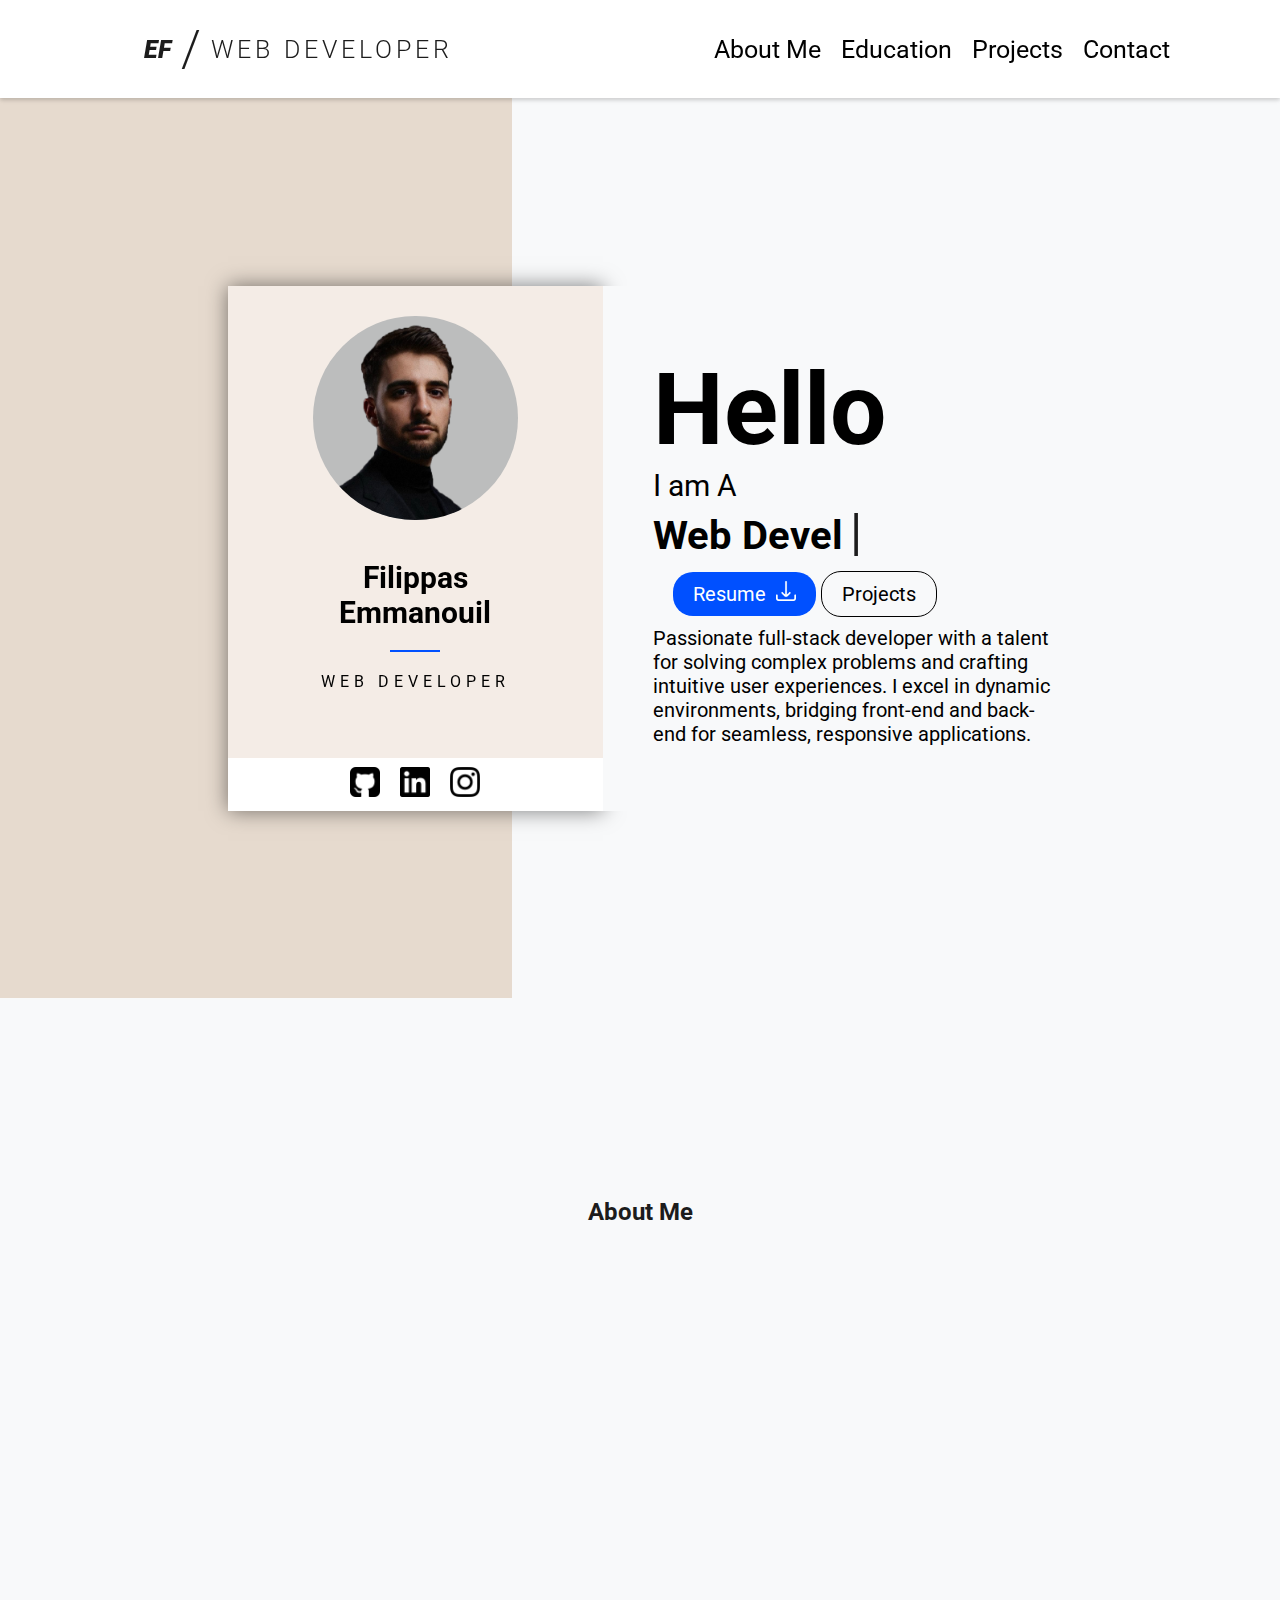
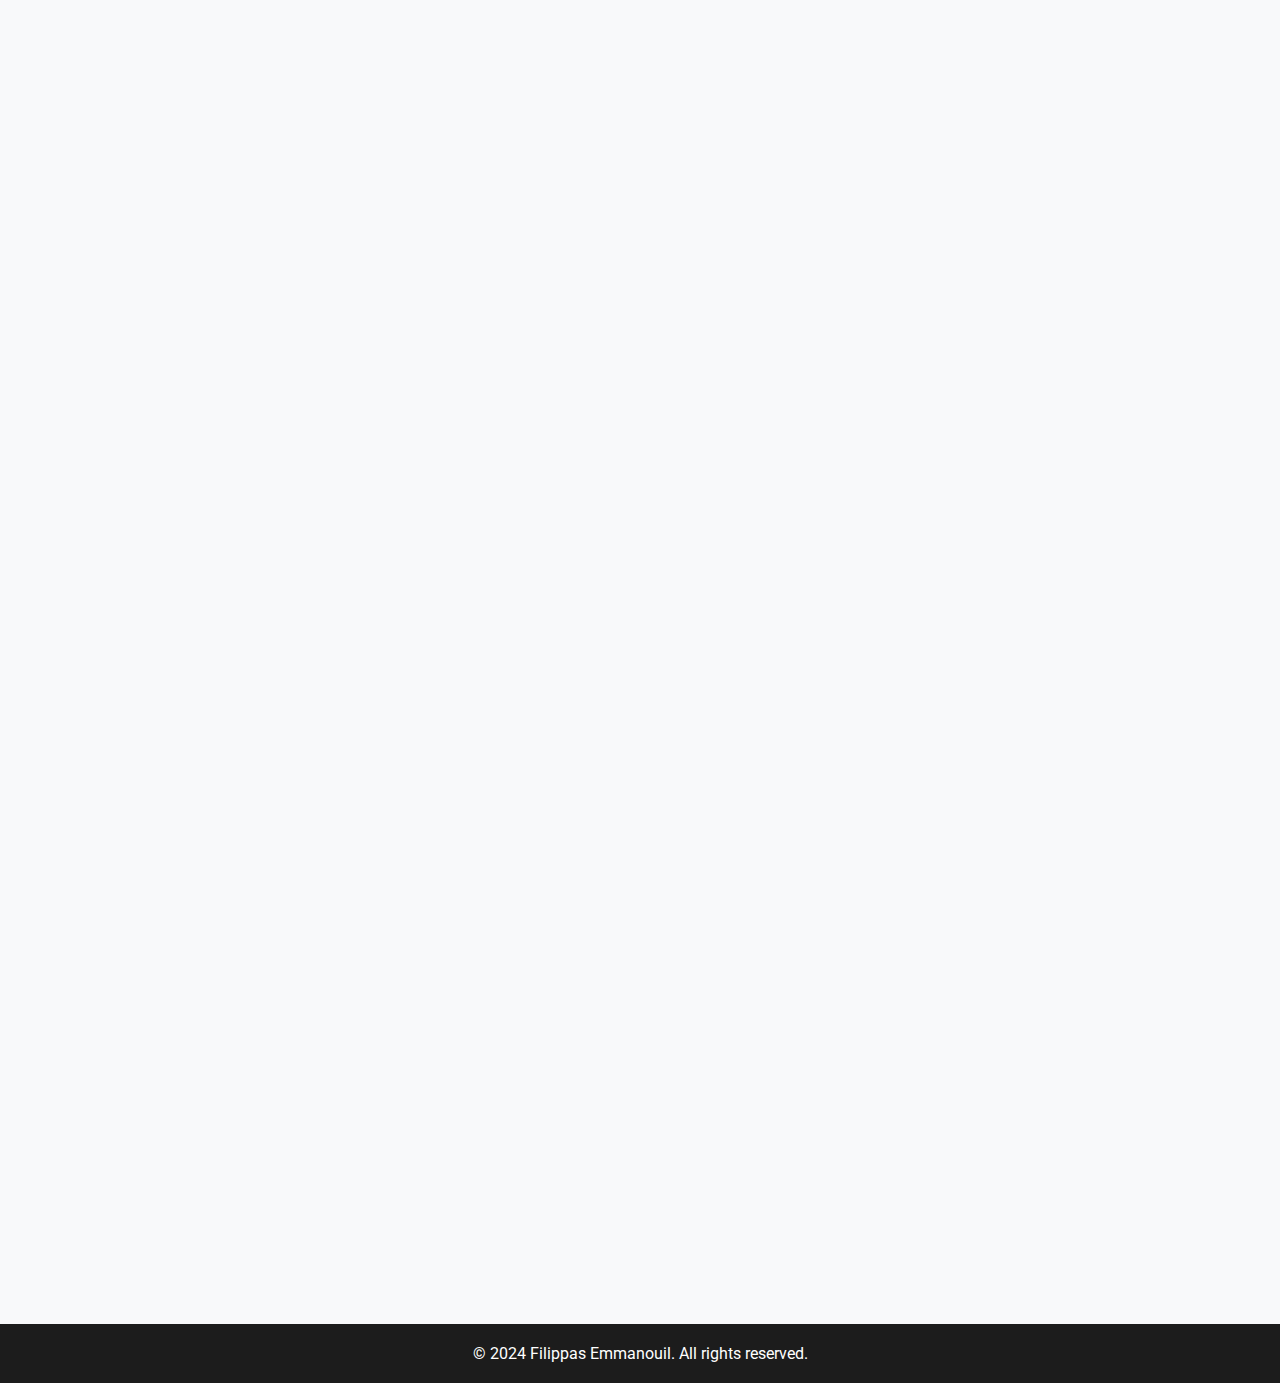
==== index.html @ 3c7b1cbb "live page" ====
<!DOCTYPE html>
<html lang="en">
<head>
    <meta charset="UTF-8">
    <meta name="viewport" content="width=device-width, initial-scale=1.0">
    <link rel="stylesheet" href="styles.css">
    <link rel="stylesheet" href="mediaqueries.css">
    <title>Portfolio</title>
    <link rel="preconnect" href="https://fonts.googleapis.com">
    <link rel="preconnect" href="https://fonts.gstatic.com" crossorigin>
    <link href="https://fonts.googleapis.com/css2?family=Roboto:ital,wght@0,100;0,300;0,400;0,500;0,700;0,900;1,100;1,300;1,400;1,500;1,700;1,900&display=swap" rel="stylesheet">
    <link rel="icon" href="Assets/favicon.png" type="image/x-icon">
    <link rel="shortcut icon" href="/Assets/favicon.png" type="image/x-icon">
    <script src="https://cdn.emailjs.com/dist/email.min.js"></script>

</head>
<body>
    <nav id="nav" class="desktop">
        <div class="desktopNav">
            <div class="logo">
                <a href="#top"><i>EF</i> <span id="slash">/</span> <SPAN id="subTitle">WEB DEVELOPER</SPAN></a>
                <div class="navLinks">
                    <ul>
                        <li><a href="#about">About Me</a></li>
                        <li><a href="#education">Education</a></li>
                        <li><a href="#projects">Projects</a></li>
                        <li><a href="#contact">Contact</a></li>
                    </ul>
                </div>
            </div>
        </div>
    </nav>

    <div class="off-screen-menu">
        <ul>
            <li><a href="#about">About Me</a></li>
            <li><a href="#education">Education</a></li>
            <li><a href="#projects">Projects</a></li>
            <li><a href="#contact">Contact</a></li>
        </ul>
    </div>
    <nav class="hamNav">
        <a href="#top" id="homeLong"><i>EF</i> <span id="slash">/</span> <SPAN id="subTitle">WEB DEVELOPER</SPAN></a>
        <a href="#top" id="homeShort"><i>Filippas</i></a>

        <div class="ham-menu">
            <span></span>
            <span></span>
            <span></span>
        </div>
    </nav>

    <div id="hero" class="hero">
        <div class="heroWrapper">
            <div class="heroCard hidden">
                <div class="heroIntro">
                    <img src="Assets/test.png" alt="">
                    <h3>Filippas <br>Emmanouil</h3>
                    <span id="line"></span>
                    <p>WEB DEVELOPER</p>
                    <div class="socials">
                        <a href="https://github.com/Filippas-Em" target="_blank"><img id="socialImg" src="Assets/github.256x244.png" alt=""></a>
                        <a href="https://www.linkedin.com/in/emmanouil-filippas-6ba607328/" target="_blank"><img id="socialImg" src="Assets/social-linkedin.256x256.png" alt=""></a>
                        <a href="https://www.instagram.com/manos_filippas/"target="_blank"><img id="socialImg" src="Assets/instagram-fill.256x256.png" alt=""></a>
                    </div>
                </div>
                <div class="heroMain">
                    <h1>Hello</h1>
                    <div class="herotypwritter">
                        <div class="typewriterContainer">
                            <div class="typewriter">
                                <span>I am A</span>
                                <br>
                                <span id="text"></span>
                                <span id="cursor">|</span>
                            </div>
                            <div class="heroBtn">
                                <a href="Assets/CV.pdf" download="Filippas-Em-CV">Resume <img src="Assets/download.png" alt=""></a>
                                <a href="#projects">Projects</a>
                            </div>
                            <p>Passionate full-stack developer with a talent for solving complex problems and crafting intuitive user experiences. I excel in dynamic environments, bridging front-end and back-end for seamless, responsive applications.</p>
                        </div>
                </div>
            </div>
        </div>
    </div>
    </div>

    <div id="about" class="about">
        <div class="aboutContainer">
            <h2>About Me</h2>
            <div class="aboutContent hiddenLeft">
                <div class="aboutImages">
                    <img id="background" src="Assets/background.JPEG" alt="">
                    <img id="profile" src="Assets/profilepic.JPEG" alt="">
                </div>
                <div class="aboutText">
                    <p id="abttxt">As someone driven by curiosity and determination, I thrive in fast-paced environments that encourage growth and innovation. I'm a quick learner, able to adapt to new challenges efficiently while consistently delivering quality results. Collaboration is one of my core strengths, as I believe that great outcomes are often the result of strong teamwork and open communication. I’m eager to contribute my problem-solving skills and proactive mindset to projects, ensuring that both individual and team goals are met with excellence.</p>
                </div>
            </div>
            
        </div>
    </div>

    <div id="education" class="education">
        
        <div class="educationWrapper hiddenLeft">
            <h3>Education</h3>
            <div class="educationText">
                <p>I am currently a third-year undergraduate student at the University of Piraeus, where I am pursuing a degree in Computer Science. Throughout my academic journey, I have demonstrated a strong commitment to expanding my knowledge and skills, both through my university coursework and by completing several online courses. These experiences have provided me with a solid foundation and a deep understanding of core web development technologies, including HTML, CSS, JavaScript, PHP, and SQL.Moreover, I have taken the initiative to familiarize myself with advanced tools and frameworks such as React, MongoDB, Express, GitHub, and APIs. My hands-on experience with these technologies has enabled me to develop a comprehensive toolkit, which I am eager to apply in real-world projects and professional settings. I am passionate about continuing to learn and grow in the field of computer science, and I am confident in my ability to contribute effectively to any development team.</p>
            </div>
            <div class="educationTldr">
                <div class="row">
                    <div class="eduBox uniBox"><h3>University</h3><p>Piraeus</p></div>
                    <div class="eduBox"><h3>Department</h3><p>Digital Systems</p></div>
                </div>
                <div class="row">
                    <div class="eduBox"><h3>Military Obligations</h3><p>Fullfilled</p></div>
                    <div class="eduBox"><h3>Employment</h3><p>Open</p></div>
                </div>
            </div>
        </div>
    </div>

    <div id="projects" class="projects">
        <div class="projectsWrapper">
            <div class="projectsBoxes">
                <div class="projBox hiddenLeft">
                    <h3>PixelPerfect <a href="https://github.com/Filippas-Em/PixelPerfect" target="_blank"><img id="socialImg" src="Assets/github.256x244.png" alt=""></a></h3>
                    <img src="Assets/pixelPerfectTemp.png" alt="">
                    <span id="dash"></span>
                    <div class="projectsDescription">
                        <div class="projDesc">
                            <h3>Project Description</h3>
                            <p>PixelPerfect is a sleek and animated landing page for a fictional agency specializing in web design and development, graphic design, and digital marketing. This project demonstrates my skills in creating visually appealing and functional web pages. The contact form is powered by Node.js and Nodemailer for seamless communication.</p></div>
                        <div class="projTech">
                            <h3>Technologies Used</h3>
                            <p>Html Css JavaScript nodeJs</p>
                        </div>
                    </div>
                    <a class="projectButton" href="https://pxlperfect.online" target="_blank">Check it out!</a>
                </div>
                <div class="projBox hiddenLeft">
                    <h3>WeatherApp <a href="https://github.com/Filippas-Em/WeatherApp" target="_blank"><img id="socialImg" src="Assets/github.256x244.png" alt=""></a></h3>
                    <img src="Assets/weatherAppTemp.png" alt="">
                    <span id="dash"></span>
                    <div class="projectsDescription">
                        <div class="projDesc">
                            <h3>Project Description</h3>
                            <p>WeatherApp is a user-friendly weather application that provides current weather conditions as well as forecasts for the next two days for any city worldwide. Utilizing the OpenWeather API, this project highlights my ability to integrate third-party APIs and create dynamic, data-driven applications.</p></div>
                        <div class="projTech">
                            <h3>Technologies Used</h3>
                            <p>Html Css JavaScript</p>
                        </div>
                    </div>
                    <a class="projectButton" href="https://efweather.online" target="_blank">Check it out!</a>
                </div>
                <div class="projBox hiddenLeft">
                    <h3>GuestNest <a href="https://github.com/Filippas-Em/GuestNest" target="_blank"><img id="socialImg" src="Assets/github.256x244.png" alt=""></a></h3>
                    <img src="Assets/guestNestMockup.png" alt="">
                    <span id="dash"></span>
                    <div class="projectsDescription">
                        <div class="projDesc">
                            <h3>Project Description</h3>
                            <p>GuestNest is a full-featured web application inspired by Airbnb. Users can create accounts, log in, list properties, and book accommodations. The project showcases my proficiency in front-end and back-end validation, backend data handling, and database management.</p></div>
                        <div class="projTech">
                            <h3>Technologies Used</h3>
                            <p>Html Css JavaScript PHP MySQL</p>
                        </div>
                    </div>
                    <a class="projectButton" href="http://filippas.works/index.php" target="_blank">Check it out!</a>
                </div>
            </div>
        </div>
    </div>

    <div class="contact" id="contact">
        <div class="contactWrapper">
            
            <div class="contactContainer hidden">
                <form id="contactForm" action="send_mail.php" method="POST">
                    <h2>Send a Message</h2>
                    <div class="contactForm">
                        <div class="formGroup">
                            <label for="name">Name</label>
                            <input type="text" id="name" name="name" required>
                        </div>
                        <div class="formGroup">
                            <label for="email">Email</label>
                            <input type="email" id="email" name="email" required>
                        </div>
                        <div class="formGroup">
                            <label for="message">Message</label>
                            <textarea name="message" id="message" cols="30" rows="10" required></textarea>
                        </div>
                        <button type="submit">Send</button>
                    </div>
                </form>
                <span id="coll"></span>
                
                <div class="contactAddress">
                    <h2>Get in Touch</h2>
                    <div class="infoLinks">
                        <p>
                            <a href="https://www.google.com/maps?q=Laskaridou+54,+Kallithea+176+76,+Athens" target="_blank">
                                <img src="Assets/location.png" alt="addressIcon">
                                Laskaridou 54, Kallithea 176 76, Athens
                            </a>
                        </p>
                        <p>
                            <a href="tel:+306943694628">
                                <img src="Assets/smartphone-call.png" alt="phoneIcon">
                                (+30) 694 369 4628
                            </a>
                        </p>
                        <p>
                            <a href="mailto:emmanouil.filippas@gmail.com">
                                <img src="Assets/mail.png" alt="emailIcon">
                                emmanouil.filippas@gmail.com
                            </a>
                        </p> 
                    </div>
                    
                </div>

            </div>
        </div>
    </div>
    <footer>
        <div class="footerWrapper">
            <div class="footerContent">
                <p>© 2024 Filippas Emmanouil. All rights reserved.</p>
                
    </footer>
    

    <script src="script.js"></script>
</body>
</html>
---- styles.css ----
* {
    margin: 0;
    padding: 0;
}

html {
    scroll-behavior: smooth;
    overflow-x: hidden
}

body{
    font-family: "Roboto", sans-serif;
    background-color:  #f8f9fa;
    
}


#slash{
    font-size: 50px;
    margin: 0 10px;
    font-weight: 300;
}

#subTitle{
    font-weight: 300;
    letter-spacing: 4px;
}

.desktopNav{
    display: flex;
    padding: 20px;
    
    box-shadow: 0px 2px 4px rgba(0, 0, 0, 0.1);
}

.logo{
    margin-left: 10%;
    display: flex;
    width: 100%;
}


.logo a {
    color: #1C1C1C;
    font-size: 25px;
    font-weight: 900;
    display: flex;
    align-items: center;
}



a {
    text-decoration: none;
}

.navLinks{
    display: flex;
    align-items: center;
    margin-left: auto;
}

.navLinks ul {
    display: flex;
    list-style-type: none;
    margin-right: 70px;
}

.navLinks a {
    position: relative;
    text-decoration: none; 
    color: black; 
    margin-right: 20px;
    font-size: 25px;
    font-weight: 400;
}

.navLinks a::after {
    content: ''; 
    position: absolute;
    left: 0;
    bottom: 0;
    width: 0; 
    height: 2px; 
    background-color: black; 
    transition: width 0.3s ease-out; 
    
}

.navLinks a:hover::after {
    width: 100%; 
    
}


#logo {
    width: 50px;
}

.heroWrapper{
    display: flex;
    justify-content: center;
    align-items: center;
    background: linear-gradient(90deg, #e6dace 40%, #f8f9fa 40%);
    min-height: 500px;
    min-height: 100vh;
}

.heroCard{
    display: flex;
    width: 100%;
    align-items: center;
    justify-content: center;
    flex-wrap: wrap;
}

.heroIntro{
    order: 1;
    display: flex;
    flex-direction: column;
    justify-content: center;
    align-items: center;
    background-color:#f4ece6 ;
    min-width: 300px;
    width: 375px;
    height: 525px;
    box-shadow: 0 0 20px rgba(0, 0, 0, 0.5);
}

.heroIntro img{
    width: 205px;
    background-color: #bcbdbd;
    border-radius: 200px;
    margin-bottom: 40px;
    margin-top: 30px;
}
.heroIntro h3{
    font-size: 30px;
    text-align: center;
}

.heroIntro p {
    letter-spacing: 5px;
}
.heroMain{
    order: 2;
    display: flex;
    flex-direction: column;
    justify-content: center;
    min-width: 360px;
    padding-left: 50px;
    z-index: 100;
    height: 525px;
    background-color: #f8f9fa;
}

.heroMain h1 {
    font-size: 100px;
}
#socialImg{
    all: unset;
    width: 30px;
    margin: 0 10px;
    
}

.heroBtn{
    margin: 20px;
}

.heroBtn img {
    width: 20px;
    margin-left: 5px ;
}

.heroBtn a {
    color: #000;
    padding: 10px 20px;
    border-radius: 20px;
    border: solid black 1px;
    transition: all 0.4s ease;
    
}

.heroBtn a:nth-child(1) {
    color: #fff;
    background-color: #0050ff;
    border: none;
    
}
.heroBtn a:nth-child(1):hover {
    background-color: #246aff;
}
.heroBtn a:nth-child(2):hover{
    background-color:#ced4da ;
}

.socials a {
    transition: all 0.4s ease;
}
.socials a:hover{
    scale: 1.3;
}
.socials{
    margin-top: auto;
    background-color: #ffffff;
    width: 100%;
    height: 53px;
    display: flex;
    justify-content: center;
    align-items: center;
}

#line {
    background-color: #0050ff;
    width: 50px;
    height: 2px;
    margin:  20px 0px;
}

.typewriter{
    font-size: 30px;
    
}

.typewriterContainer p {
    
    max-width: 400px;
    min-width: 300px;
}
#text{
    font-size: 40px;
    font-weight: 700;
}

.herotypwritter{
    font-size: 20px;
}

#cursor {
    display: inline-block;
    width: 10px;
    color: #1C1C1C;
    font-size: 50px;
    animation: blink 1s step-end infinite;
}

@keyframes blink {
    from, to {
        visibility: visible;
    }
    50% {
        visibility: hidden;
    }
}
.aboutImages img{
    width: 300px;
    border-radius: 20px;
}

.aboutImages{
    position: relative;
    float: left;
    width: 350px;
}

#background{
    position: absolute;
}

#profile{
    position: absolute;   
    top: 40px;
    left: 40px;
}

.about{
    margin-bottom: 200px;
}

.aboutContainer{
    padding-top: 200px;
    display: flex;
    flex-direction: column;
    justify-content: center;
    align-items: center;
    color: #1C1C1C;
}

.aboutContent{
    display: flex;
    flex-wrap: wrap;
    justify-content: center;
    margin-top: 50px;
}

.aboutText{
    width: 40%;
    margin-left: 40px;
}

#abttxt {
    font-size: 25px;
}

.education {
    padding-top: 100px;
    display: flex;
    justify-content: center;
    align-items: center;
}
.educationWrapper {
    display: flex;
    justify-content: center;
    align-items: center;
    flex-direction: column;
    width: 50%;
    font-size: 25px;
    color:#1C1C1C;
}



.row {
    display: flex;
    flex-wrap: wrap;
}

.eduBox {
    margin: 20px;
}

.uniBox{
    margin-right: 120px;
}
.educationText{
    margin-top: 20px;
}

.projects{
    margin: 200px 0;
}

.projectsBoxes{
    display: flex;
    justify-content: center;
    align-items: center;
    flex-wrap: wrap;
}

.projBox img{
    min-width: 300px;
    max-width: 300px;
}

.projBox {
    display: flex;
    flex-direction: column;
    justify-content: center;
    align-items: center;
    margin: 30px;
    padding: 20px;
    background-color: white;
    border-radius: 5px;
    box-shadow: 0 0 20px rgba(0, 0, 0, 0.5);
    min-height: 700px;
}

.projBox h3 {
    display: flex;
    justify-content: center;
    align-items: center;
}

.projBox h3 a {
    transition: all ease 0.4s;
}

.projBox h3 a:hover {
    scale: 1.2;
}

#dash{
    width: 70%;
    height: 2px;
    background-color: #000;
}

.projDesc{
    margin: 20px 0;
    width: 300px;
}
.projTech{
    margin: 20px 0;
    margin-bottom: 50px;
    text-align: center;
}


.projectButton {
    position: relative;
    display: inline-block;
    padding: 10px 20px;
    color: #000; 
    background-color: transparent; 
    border: 2px solid #000; 
    overflow: hidden;
    text-decoration: none;
    transition: color 0.4s ease-out;
    z-index: 0; 
    
}

.projectButton::before {
    content: '';
    position: absolute;
    top: 0;
    left: 0;
    width: 100%;
    height: 100%;
    background-color: #000; 
    z-index: -1; 
    transform: scaleX(0);
    transform-origin: left;
    transition: transform 0.4s ease-out;
}

.projectButton:hover {
    color: #fff; 
}

.projectButton:hover::before {
    transform: scaleX(1); 
}


html {
    scroll-behavior: smooth;
}


.off-screen-menu{
    background-color: #f8f9fa;
    height: 100vh;
    width: 450px;
    position: fixed;
    top: 0;
    right: -450px;
    display: flex;
    flex-direction: column;
    justify-content: center;
    align-items: center;
    text-align: center;
    font-size: 3rem;
    transition: .3s ease;
    z-index: 1000;
    
}

.off-screen-menu a {
    text-decoration: none;
    color: black;
}

.off-screen-menu ul {
    list-style-type: none;
}

.off-screen-menu ul li{
    margin-bottom: 30px;
}

.off-screen-menu.active{
    right: 0;
}

.hamNav{
    padding: 1rem;
    display: flex;
    
}

.ham-menu{
    height: 50px;
    width: 50px;
    margin-left: auto;
    position: relative;
    z-index: 1001;
}

.ham-menu span {
    height: 5px;
    width: 100%;
    background-color: black;
    border-radius: 25px;
    position: absolute;
    top: 50%;   
    left: 50%;
    transform: translate(-50%, -50%);
    transition: .3s ease;
}

.ham-menu span:nth-child(1){
    top: 25%;
}
.ham-menu span:nth-child(3){
    top: 75%;
}

.ham-menu.active span:nth-child(1){
    top: 50%;
    transform: translate(-50%, -50%) rotate(45deg);
}

.ham-menu.active span:nth-child(2){
    opacity: 0;
}

.ham-menu.active span:nth-child(3){
    top: 50%;
    transform: translate(-50%, -50%) rotate(-45deg);
}

.hamNav a {
    z-index: 1001;
    color: #1C1C1C;
    font-size: 25px;
    font-weight: 900;
    display: flex;
    align-items: center;
}

.desktop, .hamNav {
    transform: translateY(0);
    transition: transform 0.3s ease-in-out;
    position: sticky;
    top: 0;
    z-index: 1000;
    background-color: white; 
    box-shadow: 0 2px 5px rgba(0, 0, 0, 0.1); 
}

.desktop, .hamNav.visible {
    transform: translateY(0); 
}

.desktop:not(.visible), .hamNav:not(.visible) {
    transform: translateY(-100%); 
}

.contact{
    width: 100%;
}
.contactWrapper{
    display: flex;
    justify-content: center;
    align-items: center;
    flex-direction: column;
    margin-bottom: 100px;
}
.contactContainer{
    display: flex;
    justify-content: center;
    align-items: center;
    flex-wrap: wrap;
    padding: 20px;
    background-color: white;
    box-shadow: 0 4px 8px rgba(0, 0, 0, 0.1);
    border-radius: 10px;
    margin: 20px;
}

form {
    display: flex;
    flex-direction: column;
    align-items: center;
}

.formGroup{
    margin: 35px 0;
    position: relative;
}

.formGroup input{
    width: 100%;
    height: 30px;
    border: none;
    border-bottom: solid 1px black;
    font-size: 25px;
}

.formGroup textarea{
    width: 100%;
    height: 100px;
    font-size: 23px;
}

.formGroup input:focus{
    outline: none;
}
.contactForm label {
    position: absolute;
    top: 2px;
    font-size: 23px;
    transition: all 0.3s ease;
}

form button {
    background-color: #0050ff;
    color: white;
    border: none;
    font-size: 20px;
    padding: 10px 35px;
    border-radius: 5px;
    transition: all 0.2s ease;
}
form button:hover {
    background-color: #246aff;
    cursor: pointer;

}

.contactAddress{
    display: flex;
    justify-content: center;
    align-items: center;
    flex-direction: column;
    height: 380px;
}

.contactAddress h2{
    margin-bottom: auto;
}

.infoLinks{
    margin-bottom: 120px;   
}

#coll{
    background-color: #949494;
    width: 2px;
    height: 300px;
    margin: 25px;
    border-radius: 20px;
}

.infoLinks p a {
    color: black;
    font-size: 18px;
    display: flex;
    align-items: center;
    margin: 20px 0;
    text-decoration: underline;
}

.infoLinks p a img {
    margin-right: 10px;
    width: 30px;
}
.footerContent{
    display: flex;
    justify-content: center;
    align-items: center;
    flex-direction: column;
    background-color: #1C1C1C;
    color: white;
    padding: 20px;
}

.hidden {
    opacity: 0;
    filter: blur(10px);
    transition: all 1.5s ease;
}

.hiddenLeft {
    opacity: 0;
    filter: blur(10px);
    transform: translateX(-100%);
    transition: all 1.5s ease;
}


.show {
    opacity: 1;
    filter: blur(0px);
    transform: translate(0);
}       

.projBox:nth-child(1){
    transition-delay: 200ms;
}
.projBox:nth-child(2){
    transition-delay: 400ms;
}
.projBox:nth-child(3){
    transition-delay: 600ms;
}
---- mediaqueries.css ----
@media screen and (max-width: 1100px) {
    .desktopNav {
        display: none;
    }
    
}

@media screen and (min-width: 1101px) {
    .hamNav {
        display: none;
    }
    
}

@media screen and (max-width: 824px) {
    .heroWrapper{
        background: none;

    }
    .heroIntro{
        margin: 40px;
    }
    .heroMain{
        padding: 0;
        margin: 10px;
    }
    .aboutContent{
        margin-top: 0px;
    }
    .aboutContainer{
        padding-top: 100px;
    }
    .education{
        padding-top: 0 ;
    }

    

    .heroIntro {
        order: 2;
    }

    .heroMain {
        order: 1;
    }
}

@media screen and (max-width: 400px) {
    .typewriter{
        height: 146px;
    }
}

@media screen and (min-width:431px){
    #homeShort{
        display: none;
    }
}

@media screen and (max-width: 430px) {
    #homeLong{
        display: none;
    }
    #homeShort{
        margin-left: 20px;
        font-size: 35px;
    }
    .off-screen-menu{
        width: 100vw;
    }

}


@media screen and (max-width: 1000px) {
    .aboutImages{
        display: none;
    }
    .aboutText{
        width: 100%;
        margin: 40px;
    }
    .educationWrapper{
        width: 100%;
        margin: 40px;
    }
}

@media screen and (max-width: 350px) {
    .heroMain{
        min-width: unset;
    }
    .heroBtn{
        margin: 20px 0px ;
    }
}

@media screen and (max-width: 883px) {
    .infoLinks{
        margin-bottom: 0px;   
    }

    .contactAddress h2 {
        margin: 50px 0 0 0;
    }
    #coll{
        display: none;
    }
    .contactContainer{
        flex-direction: column;
    }
}
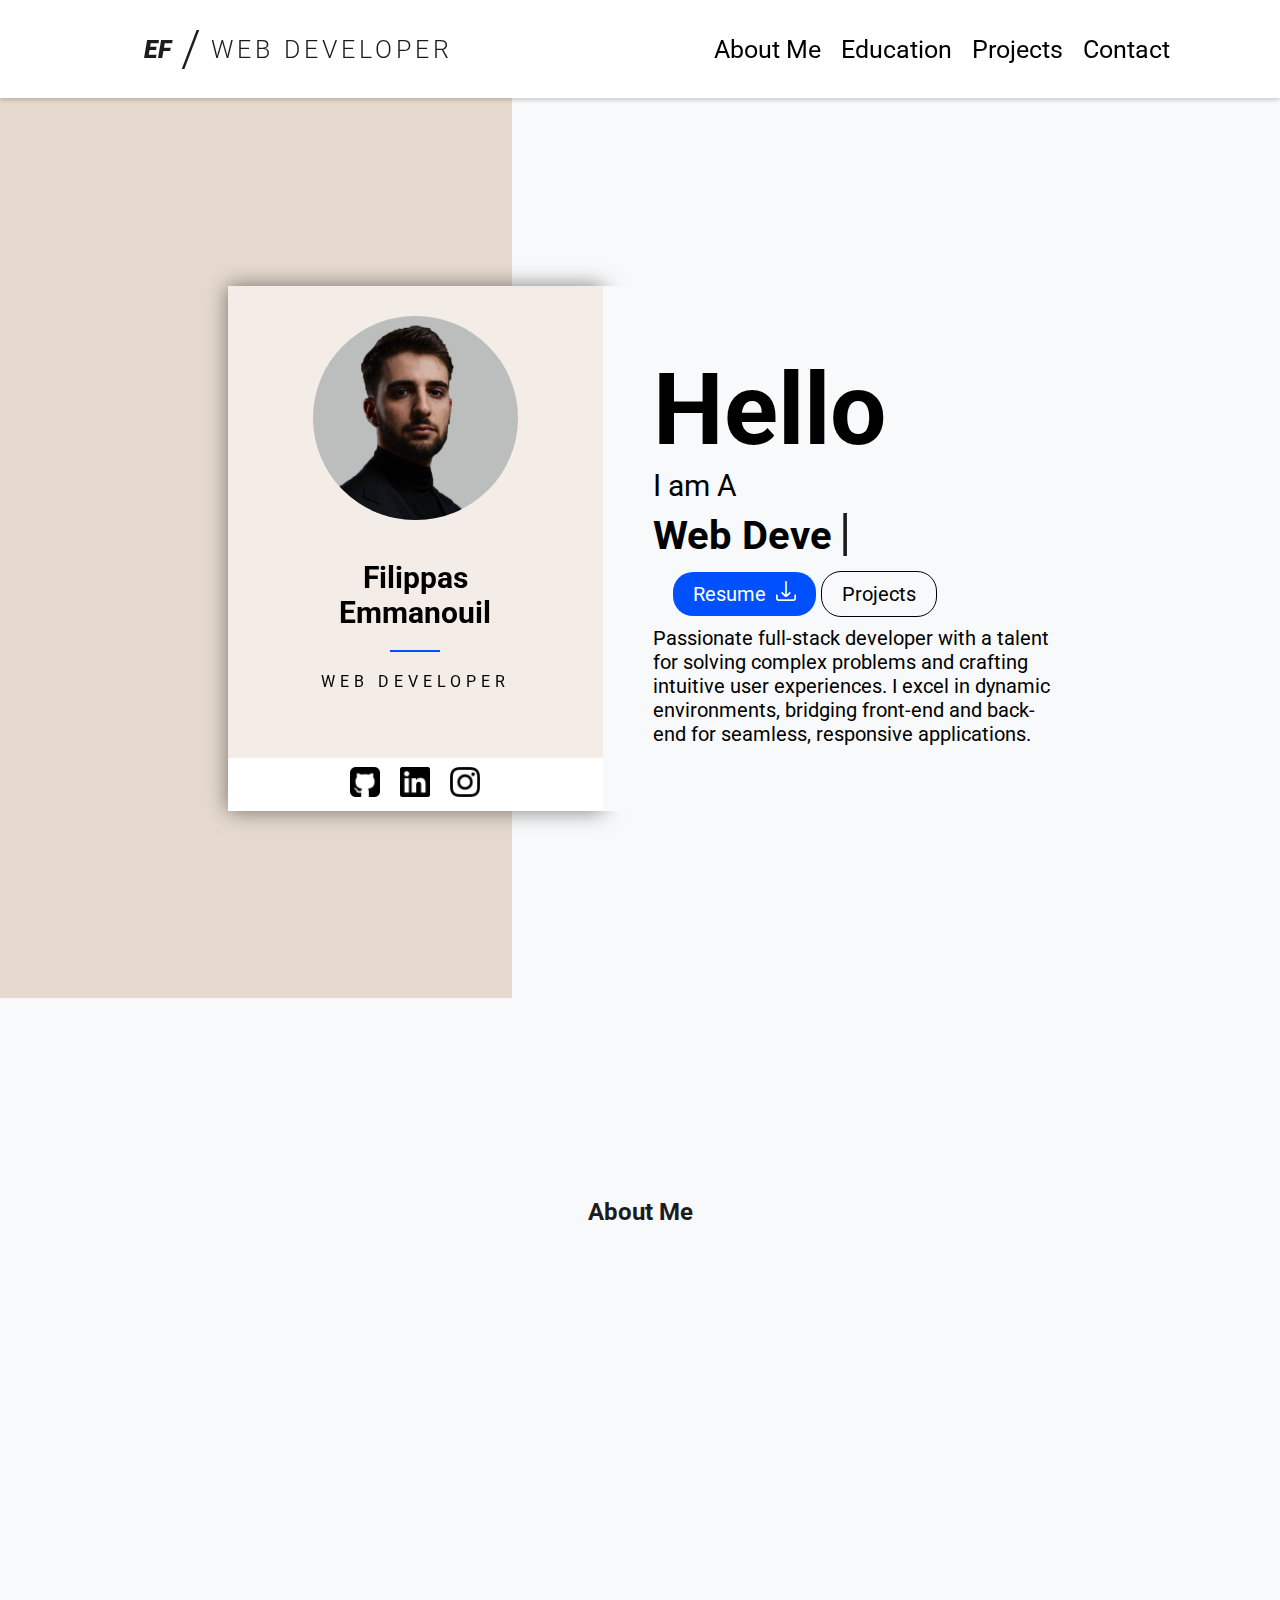
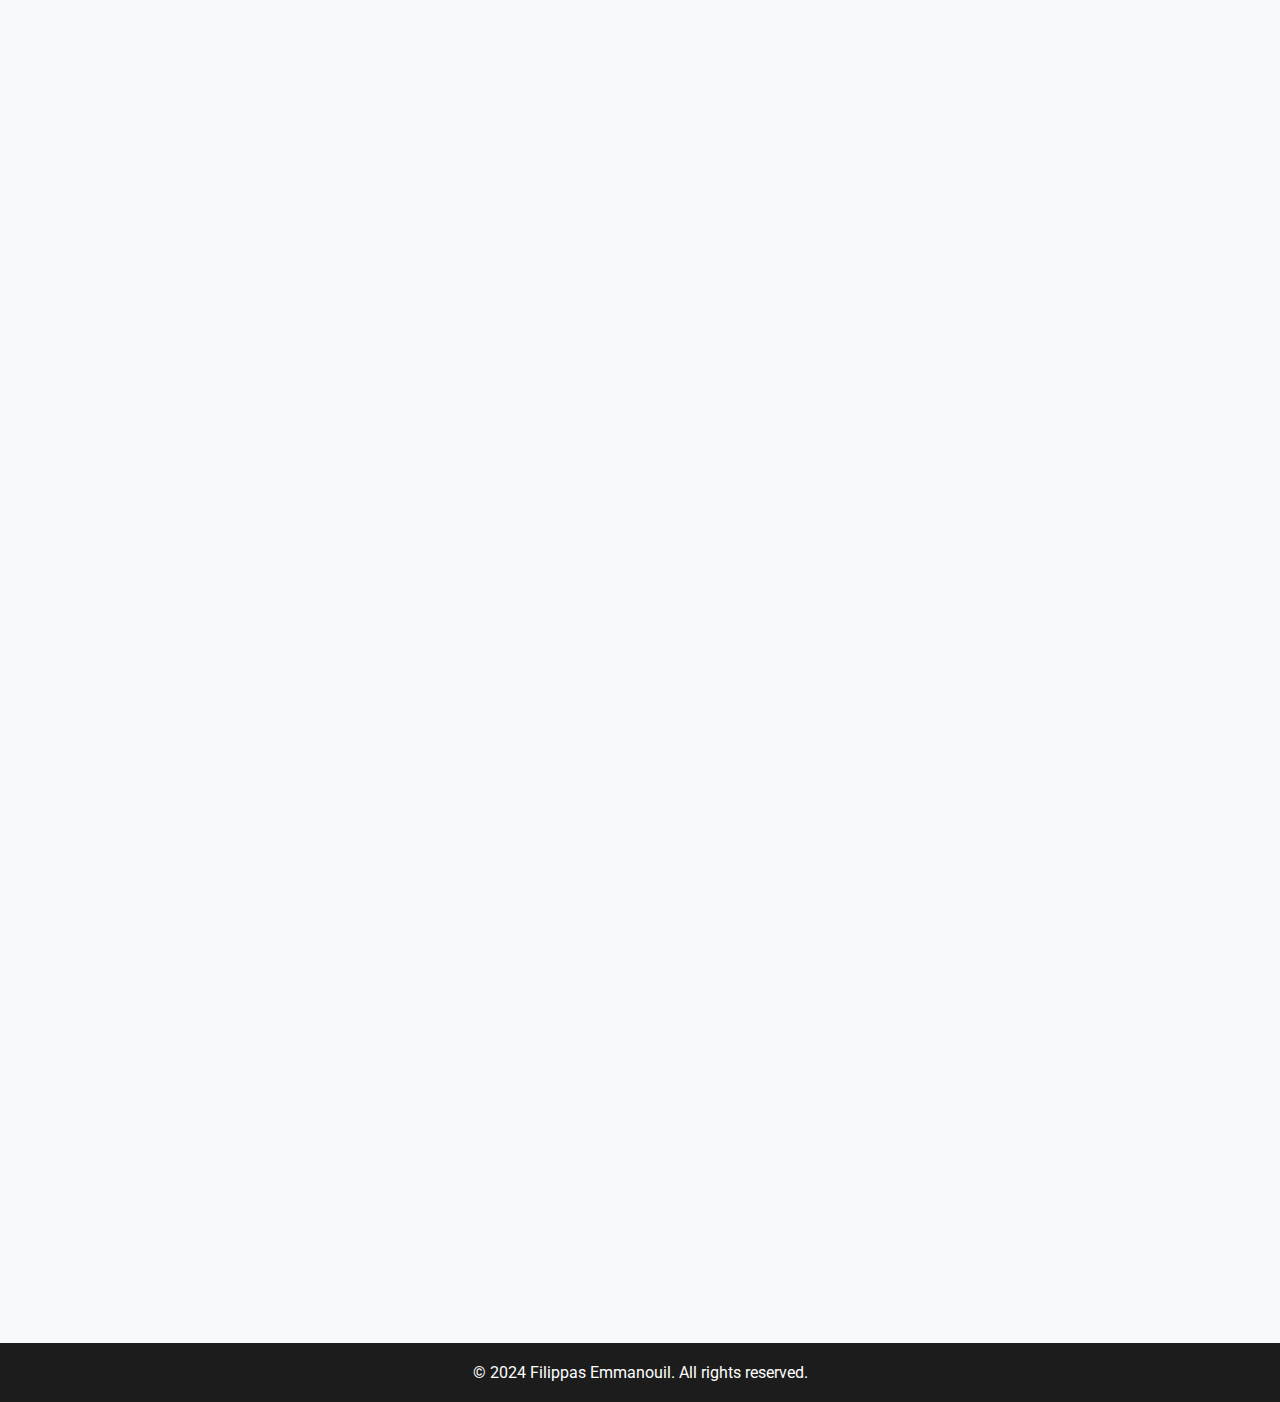
==== commit d8c0b627: "added email functionality with php" ====
--- a/index.html
+++ b/index.html
@@ -193,7 +193,8 @@
                             <label for="message">Message</label>
                             <textarea name="message" id="message" cols="30" rows="10" required></textarea>
                         </div>
-                        <button type="submit">Send</button>
+                        <div id="responseMessage"></div>
+                    <button type="submit">Send</button>
                     </div>
                 </form>
                 <span id="coll"></span>
@@ -231,9 +232,12 @@
             <div class="footerContent">
                 <p>© 2024 Filippas Emmanouil. All rights reserved.</p>
                 
+            </div>
+        </div>
     </footer>
     
 
     <script src="script.js"></script>
+    <script src="emailFunc.js"></script>
 </body>
 </html> 
--- a/styles.css
+++ b/styles.css
@@ -613,6 +613,7 @@
     padding: 10px 35px;
     border-radius: 5px;
     transition: all 0.2s ease;
+    margin-top: 35px;
 }
 form button:hover {
     background-color: #246aff;
@@ -695,4 +696,11 @@
 }
 .projBox:nth-child(3){
     transition-delay: 600ms;
+}
+#responseMessage{
+    height: 20px;
+}
+
+.formGroup:nth-child(3){
+    margin-bottom: 0;
 }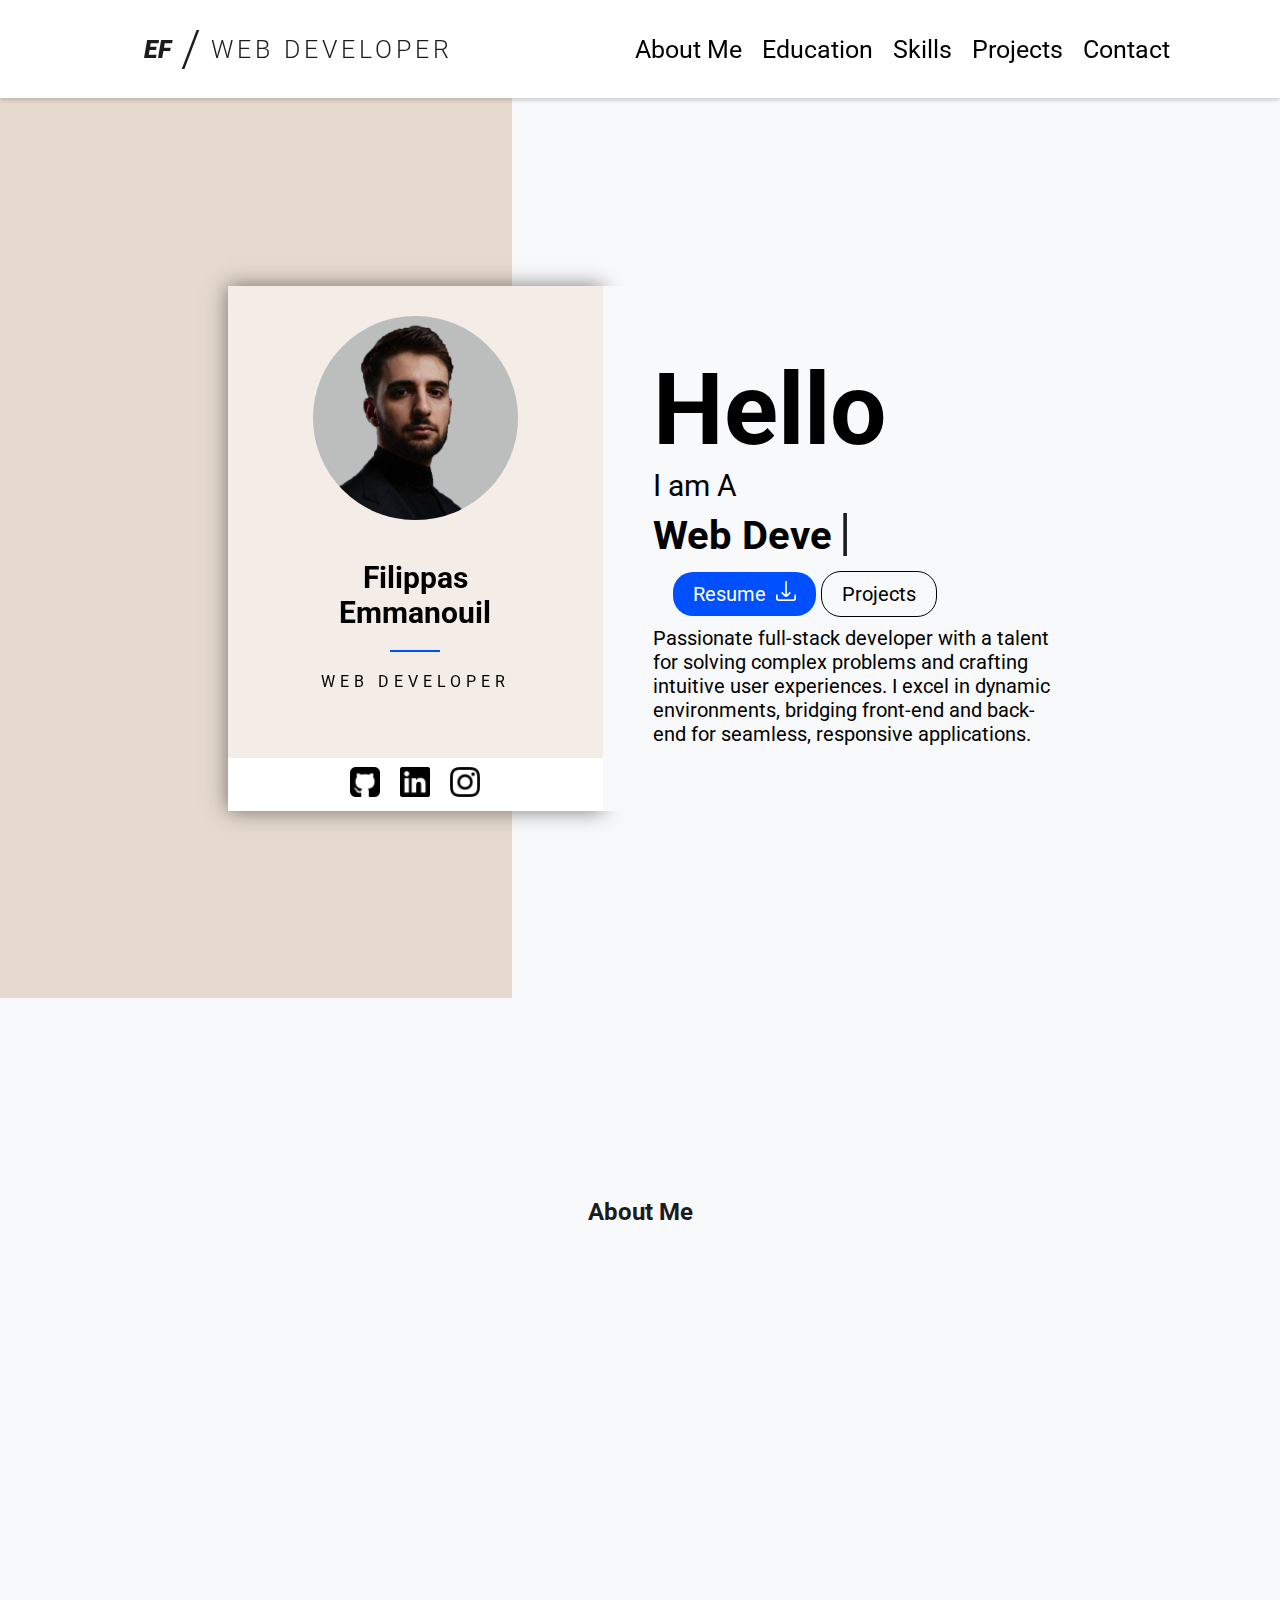
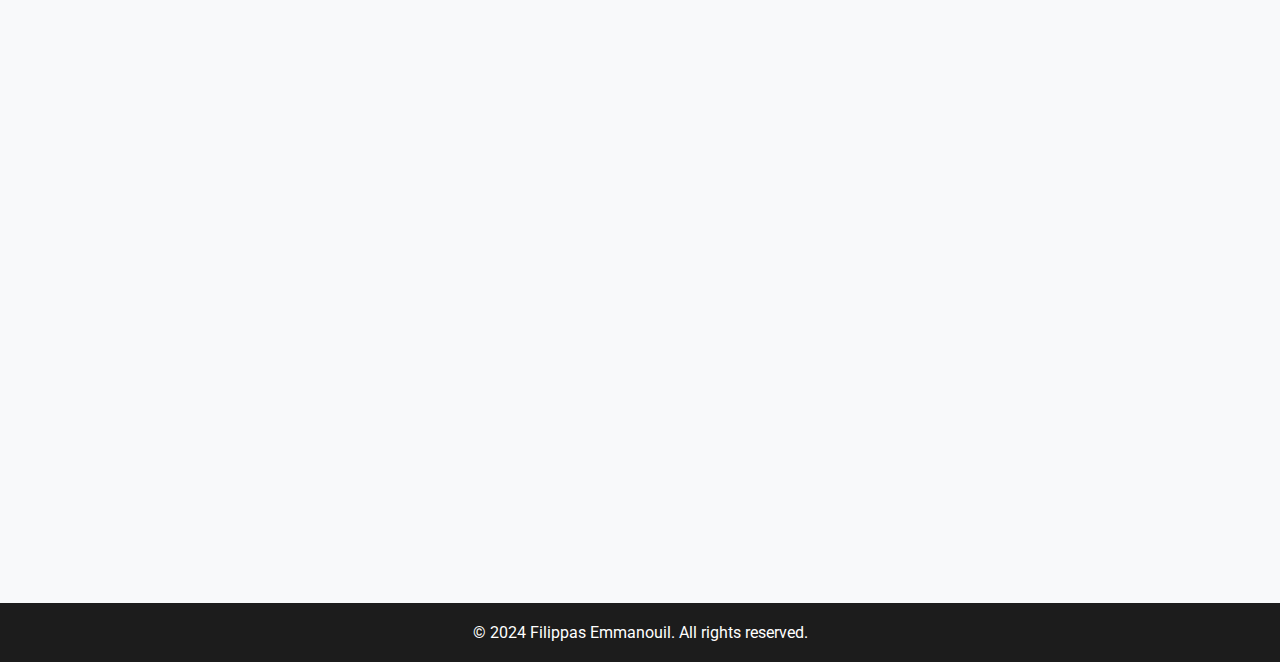
==== commit 8f6564cf: "Skills section added" ====
--- a/index.html
+++ b/index.html
@@ -23,6 +23,7 @@
                     <ul>
                         <li><a href="#about">About Me</a></li>
                         <li><a href="#education">Education</a></li>
+                        <li><a href="#skills">Skills</a></li>
                         <li><a href="#projects">Projects</a></li>
                         <li><a href="#contact">Contact</a></li>
                     </ul>
@@ -107,7 +108,7 @@
         <div class="educationWrapper hiddenLeft">
             <h3>Education</h3>
             <div class="educationText">
-                <p>I am currently a third-year undergraduate student at the University of Piraeus, where I am pursuing a degree in Computer Science. Throughout my academic journey, I have demonstrated a strong commitment to expanding my knowledge and skills, both through my university coursework and by completing several online courses. These experiences have provided me with a solid foundation and a deep understanding of core web development technologies, including HTML, CSS, JavaScript, PHP, and SQL.Moreover, I have taken the initiative to familiarize myself with advanced tools and frameworks such as React, MongoDB, Express, GitHub, and APIs. My hands-on experience with these technologies has enabled me to develop a comprehensive toolkit, which I am eager to apply in real-world projects and professional settings. I am passionate about continuing to learn and grow in the field of computer science, and I am confident in my ability to contribute effectively to any development team.</p>
+                <p>I am currently a fourth-year undergraduate student at the University of Piraeus, where I am pursuing a degree in Computer Science. Throughout my academic journey, I have demonstrated a strong commitment to expanding my knowledge and skills, both through my university coursework and by completing several online courses. These experiences have provided me with a solid foundation and a deep understanding of core web development technologies, including HTML, CSS, JavaScript, PHP, and SQL.Moreover, I have taken the initiative to familiarize myself with advanced tools and frameworks such as React, MongoDB, Express, GitHub, and APIs. My hands-on experience with these technologies has enabled me to develop a comprehensive toolkit, which I am eager to apply in real-world projects and professional settings. I am passionate about continuing to learn and grow in the field of computer science, and I am confident in my ability to contribute effectively to any development team.</p>
             </div>
             <div class="educationTldr">
                 <div class="row">
@@ -119,8 +120,31 @@
                     <div class="eduBox"><h3>Employment</h3><p>Open</p></div>
                 </div>
             </div>
-        </div>
-    </div>
+            <div class="courses">
+                <p><h3>Additional Education</h3></p>
+                <ul>
+                    <li>The Web Developer Bootcamp 2024 (Udemy, 74hrs Complete)</li>
+                    <li>CS50: Introduction to Computer Science(Harvard University, in Progress)</li>
+                    <li>Python for Everybody (Harvard University, in Progress)</li>
+                </ul>
+            </div>
+            
+        </div>
+    </div>
+
+    <div id="skills" class="skills hiddenLeft">
+        <div class="skillsWrapper">
+            <h2>Skills</h2>
+            <ul>
+                <li><h3>Programming Languages: </h3> Python, Java, C#, JavaScript, PHP </li>
+                <li><h3>Web Technologies: </h3>HTML, CSS, Node.js</li>
+                <li><h3>Databases: </h3>MySql, MongoDB</li>
+                <li><h3>Tools & Frameworks: </h3>Git, React, Bootstrap, Unix</li>
+                <li><h3>Other Skills: </h3>REST, APIs</li>
+            </ul>
+        </div>
+    </div>
+
 
     <div id="projects" class="projects">
         <div class="projectsWrapper">
--- a/styles.css
+++ b/styles.css
@@ -703,4 +703,28 @@
 
 .formGroup:nth-child(3){
     margin-bottom: 0;
+}
+
+.courses {
+    margin-top: 50px;
+}
+
+.skills{
+    display: flex;
+    width: 100%;
+}
+.skillsWrapper{
+    width: 100%;
+    display: flex;
+    justify-content: center;
+    align-items: center;
+    flex-direction: column;
+    margin: 100px 40px;
+    margin-top: 200px;
+    font-size: 25px;    
+    line-height: 1.8;
+}
+
+.skillsWrapper ul li h3{
+    display: inline;
 }